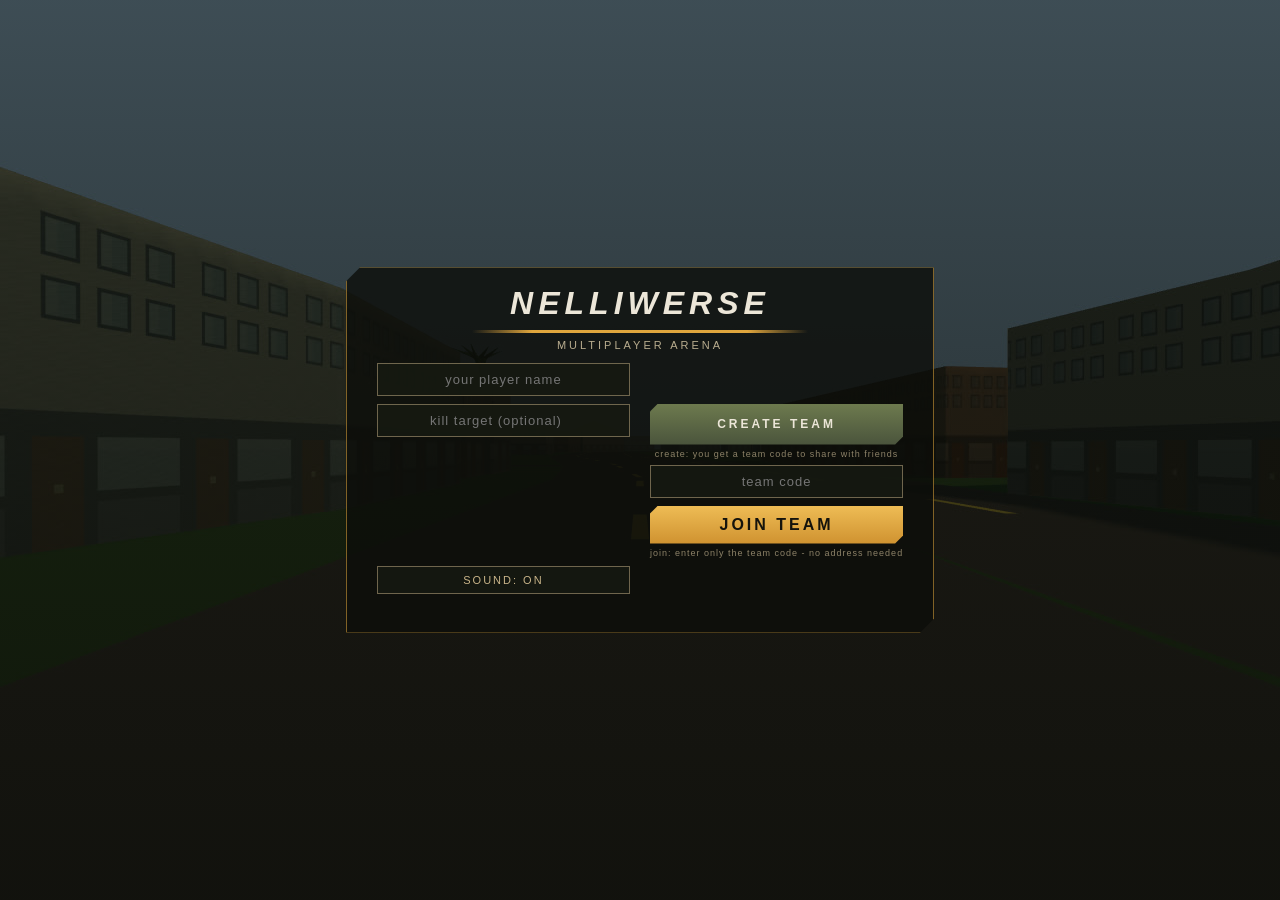
==== public/3-index.html @ 11e023a2 "add gun viewmodel + hold-to-scope (ADS): scope button, reticle overlay, FOV zoom" ====
<!DOCTYPE html>
<html lang="en">
<head>
<meta charset="utf-8">
<meta name="viewport" content="width=device-width, initial-scale=1, maximum-scale=1, user-scalable=no, viewport-fit=cover">
<title>NELLIWERSE · multiplayer arena</title>
<link rel="manifest" href="manifest.json">
<meta name="theme-color" content="#6b4fd8">
<link rel="icon" href="icon.svg" type="image/svg+xml">
<link rel="stylesheet" href="style.css">
</head>
<body class="nelli-shell">
<canvas id="denelli-arena" class="nelli-arena"></canvas>

<!-- startup splash: original N mark, plays once then fades (never blocks input) -->
<div id="nelli-splash" class="nelli-splash">
  <svg class="nelli-bolt" viewBox="0 0 120 120" aria-hidden="true">
    <path class="nl-boltpath" d="M63 4 L48 52 L60 52 L44 116 L82 44 L66 44 L78 4 Z"/>
  </svg>
  <div class="nelli-flash"></div>
  <svg class="nelli-nlogo" viewBox="0 0 120 120" aria-hidden="true">
    <defs>
      <linearGradient id="nlgrad" x1="0" y1="0" x2="1" y2="1">
        <stop offset="0" stop-color="#f0c36a"/><stop offset="1" stop-color="#a8894a"/>
      </linearGradient>
    </defs>
    <polygon class="nl-hex" points="60,8 106,34 106,86 60,112 14,86 14,34"/>
    <path class="nl-n" d="M42 84 V36 L78 84 V36"/>
  </svg>
  <p class="nelli-splash-sub">NELLIWERSE</p>
</div>

<!-- join overlay -->
<div id="nelli-join" class="nelli-join">
  <div class="nelli-card">
    <h1 class="nelli-title nelli-title-nv">NELLIWERSE</h1>
    <p class="nelli-sub">multiplayer arena</p>
    <input id="nelli-name" class="nelli-name" maxlength="14" placeholder="your player name" autocomplete="off">
    <input id="nelli-target" class="nelli-name" type="number" min="0" max="999" placeholder="kill target (optional)" autocomplete="off">
    <button id="nelli-hostgo" class="nelli-play nelli-hostgo nelli-hidden">CREATE TEAM</button>
    <p class="nelli-roomhint">create: you get a team code to share with friends</p>
    <input id="nelli-room" class="nelli-name" type="text" maxlength="6" placeholder="team code" autocomplete="off">
    <button id="nelli-play" class="nelli-play">JOIN TEAM</button>
    <p class="nelli-roomhint">join: enter only the team code - no address needed</p>
    <button id="nelli-sound" class="nelli-soundbtn">sound: on</button>
    <p id="nelli-join-err" class="nelli-join-err"></p>
  </div>
</div>

<!-- HUD -->
<div id="nelli-hud" class="nelli-hud nelli-hidden">
  <div class="nelli-hpbar"><div id="nelli-hpfill" class="nelli-hpfill"></div><span id="nelli-hptext" class="nelli-hptext"></span></div>
  <div class="nelli-stats">
    <span id="nelli-kills">0 kills</span>
    <span id="nelli-party">1 online</span>
    <span id="nelli-place"></span>
  </div>
</div>
<div id="nelli-feed" class="nelli-feed"></div>

<!-- death overlay -->
<div id="nelli-death" class="nelli-death nelli-hidden">
  <div class="nelli-card">
    <h1 class="nelli-title nelli-dead-title">YOU DIED</h1>
    <p id="nelli-death-stats" class="nelli-sub"></p>
    <p class="nelli-sub">rebirth: you wake at the nearest town police station</p>
    <button id="nelli-respawn" class="nelli-play">RESPAWN</button>
  </div>
</div>

<!-- touch controls -->
<div id="nelli-stick" class="nelli-stick nelli-hidden"><div id="nelli-knob" class="nelli-knob"></div></div>
<button id="nelli-shoot" class="nelli-atk nelli-shoot nelli-hidden">&#8982;</button>
<button id="nelli-scope" class="nelli-atk nelli-scope nelli-hidden">&#9678;</button>
<div id="nelli-scope-ret" class="nelli-hidden"></div>

<button id="nelli-sound-hud" class="nelli-soundbtn nelli-sound-hud nelli-hidden">sound: on</button>
<div class="nelli-foot">nelliwerse &middot; &copy; shamil habeeb nelli &middot; copying strictly prohibited</div>
<div class="nelli-foot">map data &copy; openstreetmap contributors (odbl) &middot; simplified game blockout, not for navigation &middot; three.js (mit)</div>
<div id="nelli-crosshair" class="nelli-hidden"></div>
<script src="sfx.js"></script>
<script src="kondotty-map.js"></script>
<script src="core.js"></script>
<script src="fps3d.js"></script>
<script src="client.js"></script>
</body>
</html>
---- public/style.css ----
/* NELLIWERSE — tactical shooter shell */
* { margin: 0; padding: 0; box-sizing: border-box; }
html, body { height: 100%; overflow: hidden; background: #0b0d09; }
body.nelli-shell {
  font-family: "Arial Narrow", "Helvetica Neue", Arial, sans-serif;
  color: #ece6d8;
  -webkit-user-select: none; user-select: none;
  touch-action: none;
}
.nelli-arena { position: fixed; inset: 0; width: 100%; height: 100%; display: block; }

.nelli-hidden { display: none !important; }

/* join / death overlays over the street backdrop */
.nelli-join, .nelli-death {
  position: fixed; inset: 0; display: flex; align-items: center; justify-content: center;
  background:
    linear-gradient(180deg, rgba(9,11,7,.62) 0%, rgba(9,11,7,.86) 100%),
    url("bg-street.jpg") center / cover no-repeat, #0b0d09;
  z-index: 30;
}
.nelli-card { text-align: center; padding: 30px 38px; border: 1px solid rgba(224,166,61,.55);
  background: rgba(12,14,9,.78); box-shadow: 0 10px 40px rgba(0,0,0,.55); max-width: 86vw;
  clip-path: polygon(14px 0, 100% 0, 100% calc(100% - 14px), calc(100% - 14px) 100%, 0 100%, 0 14px); }
.nelli-title { font-family: "Arial Black", "Arial Narrow", sans-serif; font-style: italic;
  font-size: clamp(26px, 6vw, 42px); letter-spacing: 5px; color: #ece6d8; line-height: 1.1;
  text-transform: uppercase; }
.nelli-title::after { content: ""; display: block; width: 64%; height: 3px; margin: 8px auto 0;
  background: linear-gradient(90deg, transparent, #e0a63d 18%, #e0a63d 82%, transparent); }
.nelli-dead-title { color: #e0584d; }
.nelli-sub { margin: 12px 0 18px; color: #b9ad8f; font-size: 13px; letter-spacing: 3px; text-transform: uppercase; }
.nelli-name { display: block; width: 100%; margin: 0 auto 14px; padding: 12px 14px; font: inherit; font-size: 15px;
  letter-spacing: 1px; text-align: center; color: #ece6d8; background: rgba(22,25,17,.9);
  border: 1px solid rgba(201,180,137,.5); border-radius: 0; outline: none; }
.nelli-name:focus { border-color: #e0a63d; }
.nelli-play { padding: 13px 26px; font: inherit; font-weight: bold; letter-spacing: 3px; cursor: pointer;
  text-transform: uppercase; color: #14130c; background: linear-gradient(180deg, #eebc55, #cf9230);
  border: none; border-radius: 0;
  clip-path: polygon(8px 0, 100% 0, 100% calc(100% - 8px), calc(100% - 8px) 100%, 0 100%, 0 8px); }
.nelli-play:active { transform: scale(.97); }
.nelli-hostgo { margin-top: 8px; font-size: 12px; padding: 11px 18px;
  color: #ece6d8; background: linear-gradient(180deg, #6d7a4e, #4a543c); }
.nelli-roomhint { margin: 2px 0 6px; color: #8d8268; font-size: 10px; letter-spacing: 1px; }
.nelli-join-err { margin-top: 10px; color: #e0584d; font-size: 12px; min-height: 14px; letter-spacing: 1px; }

/* HUD */
.nelli-hud { position: fixed; top: max(10px, env(safe-area-inset-top)); left: 10px; right: 10px; z-index: 20; pointer-events: none; }
.nelli-hpbar { position: relative; height: 20px; border: 1px solid rgba(224,166,61,.6); background: rgba(14,16,10,.8); overflow: hidden; }
.nelli-hpfill { height: 100%; width: 100%; background: linear-gradient(90deg, #c8513f, #e0a63d); transition: width .15s; }
.nelli-hptext { position: absolute; inset: 0; text-align: center; font-size: 12px; line-height: 20px; color: #fff; text-shadow: 0 1px 2px #000; }
.nelli-stats { display: flex; gap: 14px; margin-top: 6px; font-size: 12px; letter-spacing: 1px; color: #c9b489; text-shadow: 0 1px 2px #000; text-transform: uppercase; }

/* event feed */
.nelli-feed { position: fixed; bottom: 118px; left: 12px; z-index: 20; font-size: 12px; color: #d8cba8;
  text-shadow: 0 1px 2px #000; pointer-events: none; display: flex; flex-direction: column-reverse; gap: 3px; }
.nelli-feed div { opacity: .95; animation: nelli-fade 4s forwards; }
@keyframes nelli-fade { 0% {opacity: 0} 8% {opacity: .95} 75% {opacity: .8} 100% {opacity: 0} }

/* touch controls */
.nelli-stick { position: fixed; left: 26px; bottom: 30px; width: 108px; height: 108px; z-index: 25;
  border: 2px solid rgba(201,180,137,.55); border-radius: 50%; background: rgba(14,16,10,.5); }
.nelli-knob { position: absolute; left: 50%; top: 50%; width: 46px; height: 46px; margin: -23px 0 0 -23px;
  border-radius: 50%; background: rgba(201,180,137,.7); }
.nelli-atk { position: fixed; right: 30px; bottom: 44px; width: 84px; height: 84px; z-index: 25;
  font-size: 34px; color: #14130c; border: none; border-radius: 50%;
  background: radial-gradient(circle at 35% 30%, #eebc55, #b97f24); box-shadow: 0 0 18px rgba(0,0,0,.5); }
.nelli-atk:active { transform: scale(.92); }
.nelli-shoot { bottom: 140px; font-size: 30px; color: #ece6d8;
  background: radial-gradient(circle at 35% 30%, #6d7a4e, #3f4a30); }

.nelli-foot { position: fixed; bottom: 20px; pointer-events: none; left: 0; right: 0; text-align: center; font-size: 10px;
  letter-spacing: 1px; color: #6f6a55; z-index: 10; pointer-events: none; }

/* startup splash: original geometric N, draws in then the whole veil fades */
.nelli-splash { position: fixed; inset: 0; z-index: 60; display: flex; flex-direction: column;
  align-items: center; justify-content: center; background: #0b0d09; pointer-events: none;
  animation: nelliSplashOut .7s ease 2.0s forwards; }
@keyframes nelliSplashOut { to { opacity: 0; visibility: hidden; } }
.nelli-nlogo { width: min(30vh, 150px); }
.nl-hex { fill: none; stroke: url(#nlgrad); stroke-width: 3; stroke-linejoin: round;
  stroke-dasharray: 320; stroke-dashoffset: 320; animation: nlDraw 1s ease .1s forwards;
  filter: drop-shadow(0 0 10px rgba(224,166,61,.6)); }
.nl-n { fill: none; stroke: url(#nlgrad); stroke-width: 9; stroke-linecap: square; stroke-linejoin: miter;
  stroke-dasharray: 220; stroke-dashoffset: 220; animation: nlDraw .8s ease .55s forwards;
  filter: drop-shadow(0 0 12px rgba(224,166,61,.7)); }
@keyframes nlDraw { to { stroke-dashoffset: 0; } }
.nelli-splash-sub { margin-top: 16px; color: #ece6d8; letter-spacing: 6px; font-size: clamp(16px, 4vh, 22px); font-family: "Arial Black", "Arial Narrow", sans-serif; font-style: italic;
  text-transform: uppercase; opacity: 0; animation: nlFade .5s ease 1.1s forwards; }
@keyframes nlFade { to { opacity: 1; } }

/* single restrained lightning strike behind the mark: two short flashes, no strobing */
.nelli-bolt { position: absolute; width: min(38vh, 190px); opacity: 0; pointer-events: none;
  filter: drop-shadow(0 0 14px rgba(190,220,255,.9)) drop-shadow(0 0 34px rgba(140,180,255,.55));
  animation: nlBolt 2.6s linear forwards; }
.nl-boltpath { fill: #dceaff; }
@keyframes nlBolt {
  0% { opacity: 0; } 9% { opacity: 0; } 11% { opacity: .95; } 13% { opacity: .1; }
  14.5% { opacity: .8; } 17% { opacity: 0; } 100% { opacity: 0; }
}
.nelli-flash { position: absolute; inset: 0; background: #cfe2ff; opacity: 0; pointer-events: none;
  animation: nlFlash 2.6s linear forwards; }
@keyframes nlFlash {
  0% { opacity: 0; } 9% { opacity: 0; } 11% { opacity: .16; } 13% { opacity: .03; }
  14.5% { opacity: .09; } 18% { opacity: 0; } 100% { opacity: 0; }
}

/* sound toggle */
.nelli-soundbtn { margin-top: 10px; padding: 7px 14px; font: inherit; font-size: 11px; letter-spacing: 2px;
  text-transform: uppercase; color: #c9b489; background: rgba(22,25,17,.9); border: 1px solid rgba(201,180,137,.5);
  border-radius: 0; cursor: pointer; }
.nelli-sound-hud { position: fixed; top: max(34px, env(safe-area-inset-top)); right: 10px; z-index: 21; margin-top: 0; }

/* landscape-first: app is locked to landscape; compact two-column lobby */
@media (orientation: landscape) {
  .nelli-join .nelli-card {
    display: grid; grid-template-columns: 1fr 1fr; column-gap: 20px; align-content: center;
    padding: 18px 30px; max-width: 76vw; max-height: 92vh;
  }
  .nelli-join .nelli-card > .nelli-title { grid-column: 1 / -1; margin: 0; font-size: clamp(20px, 7vh, 32px); }
  .nelli-join .nelli-card > .nelli-sub { grid-column: 1 / -1; margin: 6px 0 12px; font-size: 11px; }
  .nelli-join .nelli-card > #nelli-name,
  .nelli-join .nelli-card > #nelli-target,
  .nelli-join .nelli-card > #nelli-sound { grid-column: 1; }
  .nelli-join .nelli-card > #nelli-hostgo,
  .nelli-join .nelli-card > #nelli-room,
  .nelli-join .nelli-card > #nelli-play,
  .nelli-join .nelli-card > .nelli-roomhint { grid-column: 2; }
  .nelli-join .nelli-card > .nelli-join-err { grid-column: 1 / -1; margin-top: 6px; }
  .nelli-join .nelli-name { margin-bottom: 8px; padding: 8px 12px; font-size: 13px; }
  .nelli-join .nelli-play { padding: 10px 18px; width: 100%; }
  .nelli-join .nelli-hostgo { margin-top: 0; }
  .nelli-join .nelli-roomhint { font-size: 9px; margin: 4px 0 6px; }
  .nelli-join .nelli-soundbtn { margin-top: 2px; }
  .nelli-death .nelli-card { padding: 18px 34px; }
  .nelli-death .nelli-title { font-size: clamp(20px, 7vh, 32px); }
  .nelli-death .nelli-sub { margin: 6px 0 10px; }
  .nelli-splash-sub { margin-top: 10px; }
}

/* first-person 3D arena + crosshair */
#nelli-arena3d { position: fixed; inset: 0; width: 100%; height: 100%; display: block; touch-action: none; }
#nelli-crosshair { position: fixed; left: 50%; top: 50%; width: 14px; height: 14px; transform: translate(-50%, -50%); pointer-events: none; z-index: 30; }
#nelli-crosshair::before, #nelli-crosshair::after { content: ''; position: absolute; background: #e8b23a; box-shadow: 0 0 3px #000; }
#nelli-crosshair::before { left: 6px; top: 0; width: 2px; height: 14px; }
#nelli-crosshair::after { left: 0; top: 6px; width: 14px; height: 2px; }

.nelli-foot + .nelli-foot { bottom: 6px; opacity: 0.75; }
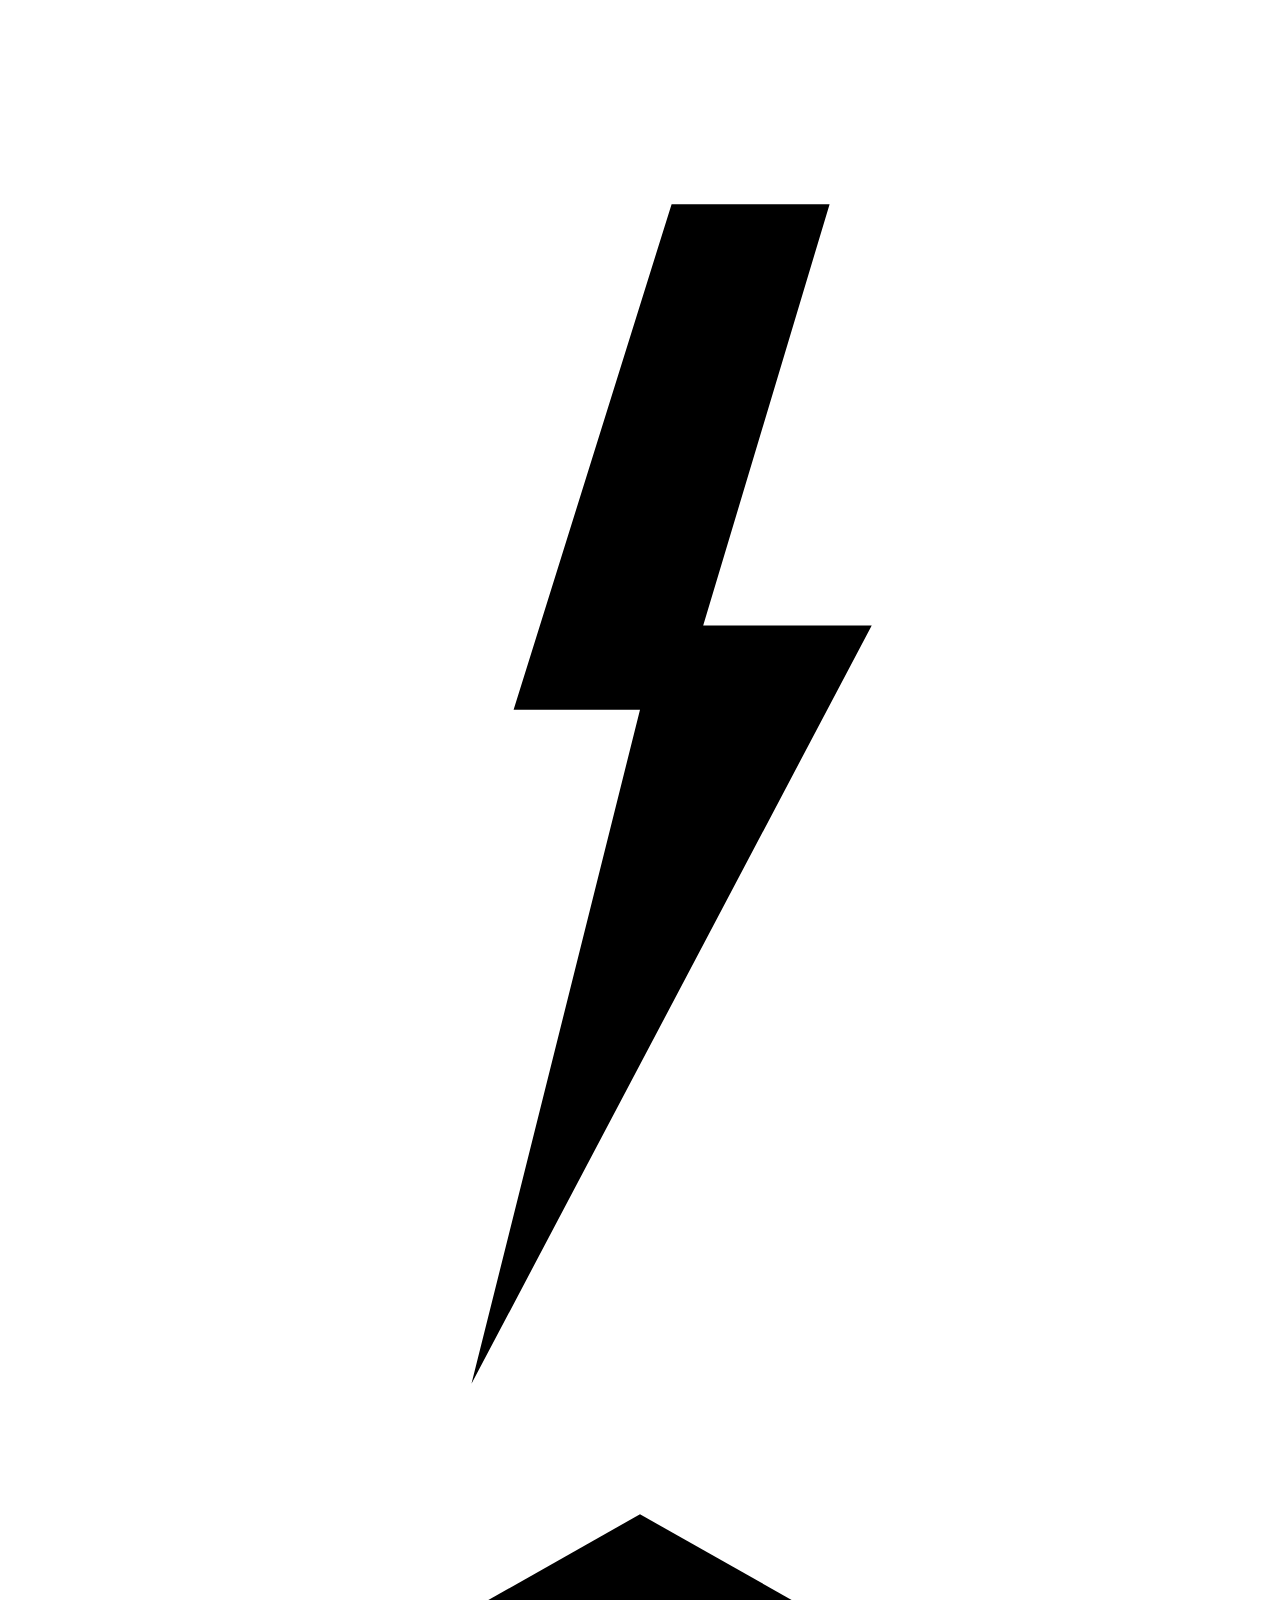
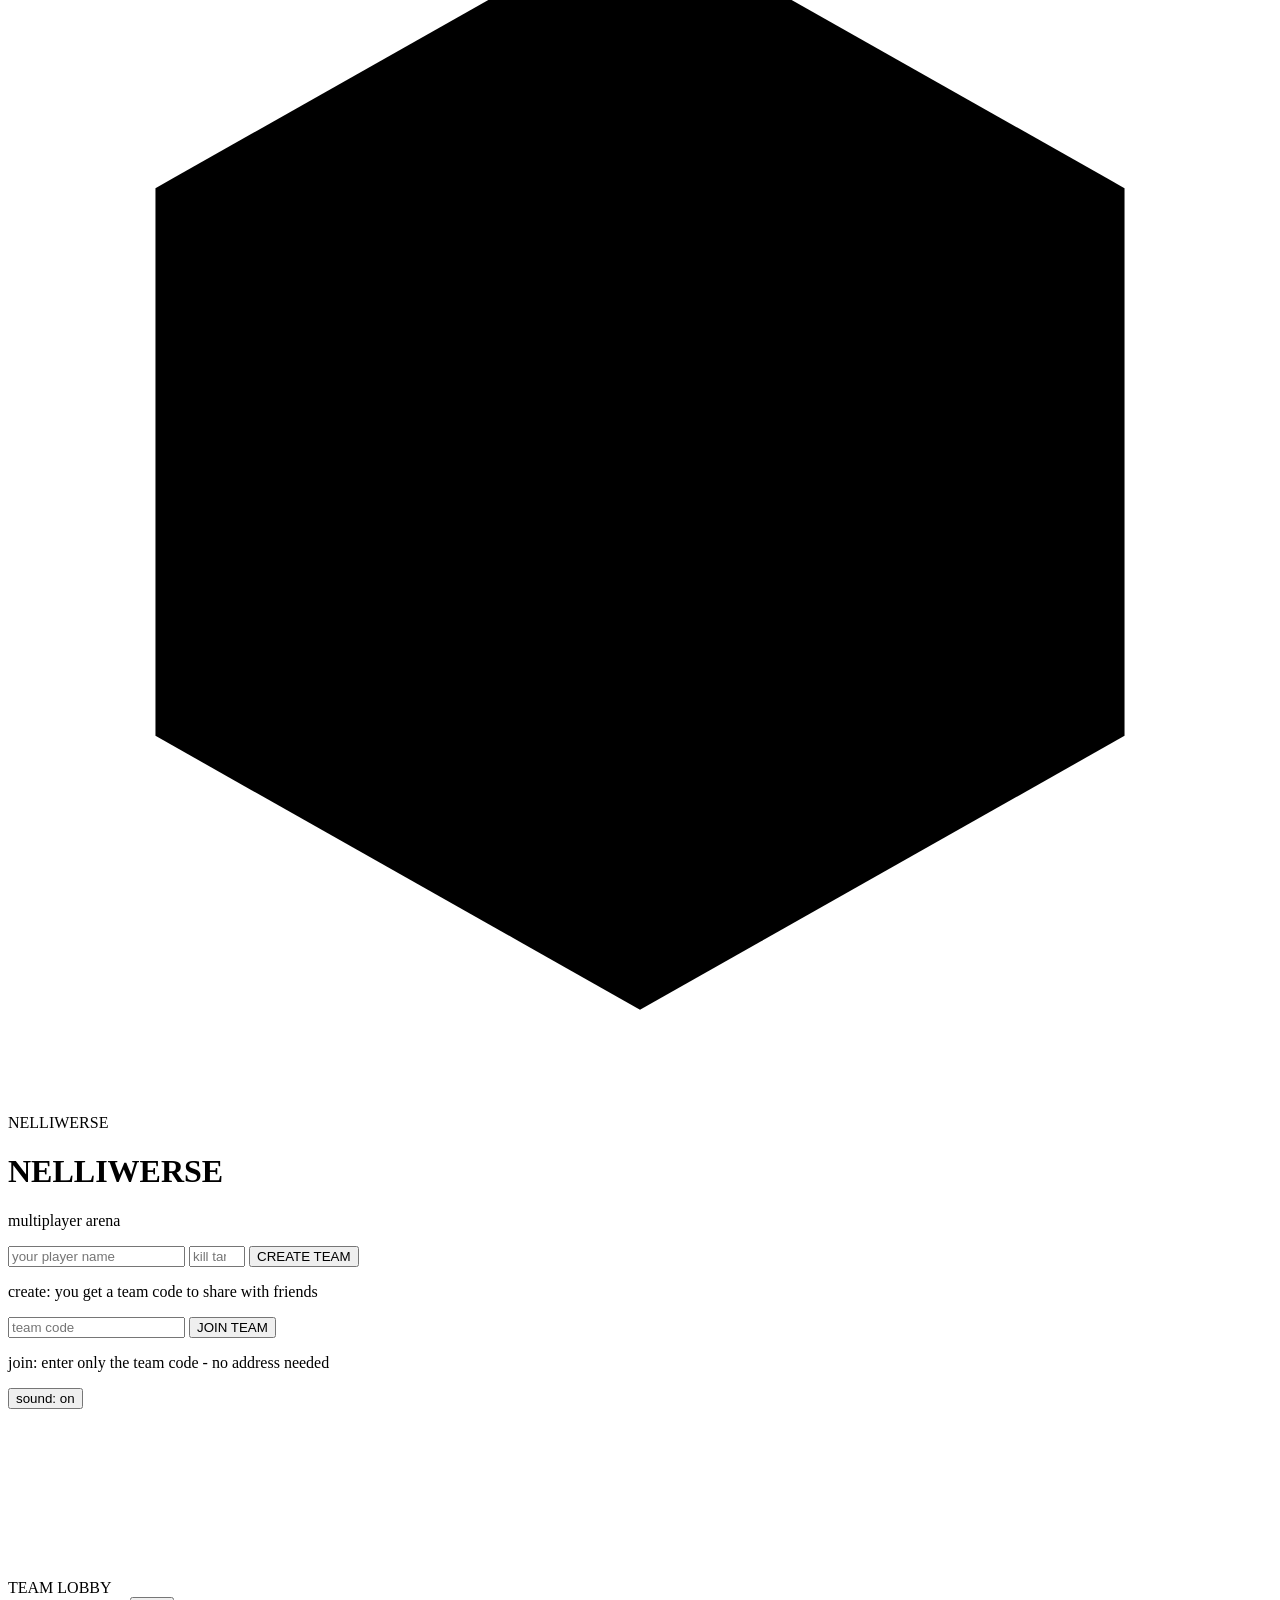
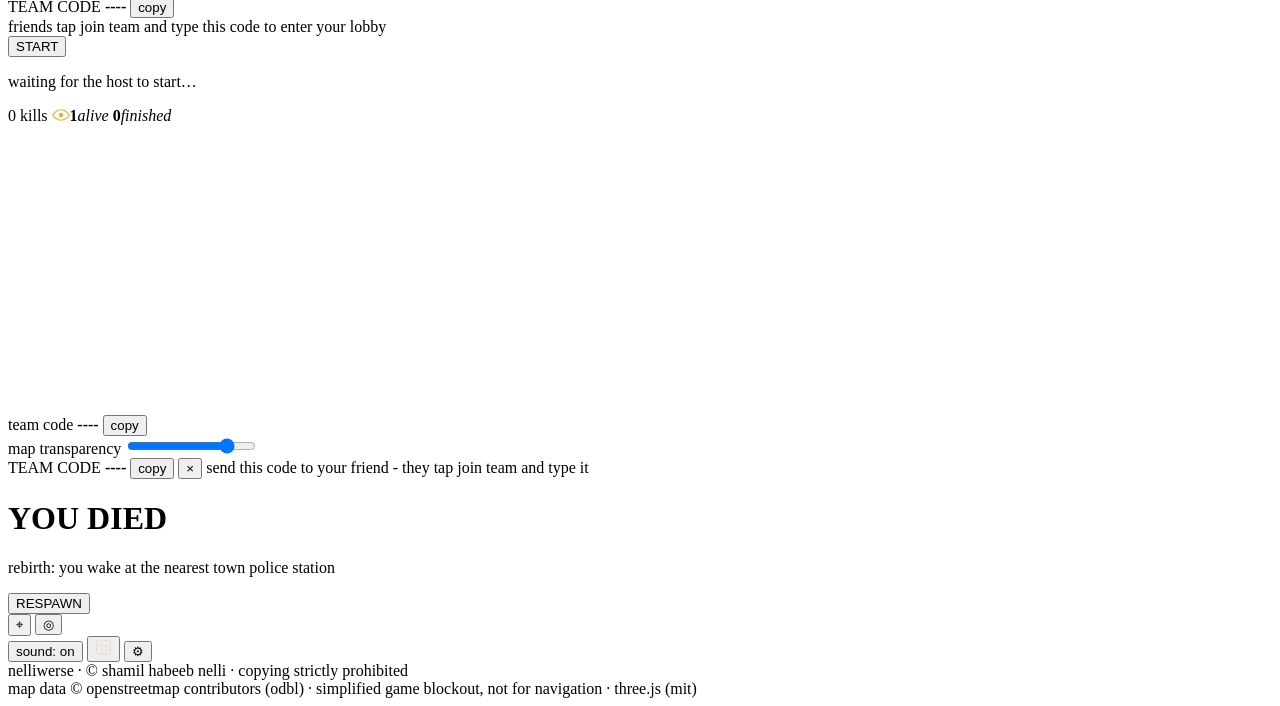
==== commit 2d44e8ab: "Add files via upload" ====
--- a/public/3-index.html
+++ b/public/3-index.html
@@ -47,14 +47,47 @@
   </div>
 </div>
 
+<!-- team lobby: create/join lands here until the host starts -->
+<div id="nelli-lobby" class="nelli-lobby nelli-hidden">
+  <canvas id="nelli-lobby-cv"></canvas>
+  <div class="nelli-lobby-top">
+    <div class="nelli-lobby-title">TEAM LOBBY</div>
+    <div class="nelli-lobby-code">
+      <span class="nelli-tc-label">TEAM CODE</span>
+      <b id="nelli-lobby-code-text">----</b>
+      <button id="nelli-lobby-copy" class="nelli-tc-btn">copy</button>
+    </div>
+    <div class="nelli-tc-hint">friends tap join team and type this code to enter your lobby</div>
+  </div>
+  <div id="nelli-lobby-members" class="nelli-lobby-members"></div>
+  <div class="nelli-lobby-bottom">
+    <button id="nelli-start" class="nelli-play nelli-startbtn nelli-hidden">START</button>
+    <p id="nelli-lobby-wait" class="nelli-sub nelli-hidden">waiting for the host to start&#8230;</p>
+  </div>
+</div>
+<div id="nelli-introtext" class="nelli-introtext nelli-hidden"></div>
+
 <!-- HUD -->
 <div id="nelli-hud" class="nelli-hud nelli-hidden">
-  <div class="nelli-hpbar"><div id="nelli-hpfill" class="nelli-hpfill"></div><span id="nelli-hptext" class="nelli-hptext"></span></div>
+  <div class="nelli-hpbar"><div id="nelli-hpfill" class="nelli-hpfill"></div></div>
   <div class="nelli-stats">
     <span id="nelli-kills">0 kills</span>
-    <span id="nelli-party">1 online</span>
-    <span id="nelli-place"></span>
+    <span id="nelli-party" class="nelli-eye" title="alive"><svg viewBox="0 0 24 16" width="18" height="12" aria-hidden="true"><path d="M12 1C6 1 1.8 6.4 1 8c.8 1.6 5 7 11 7s10.2-5.4 11-7c-.8-1.6-5-7-11-7z" fill="none" stroke="#e8b23a" stroke-width="1.6"/><circle cx="12" cy="8" r="3" fill="#e8b23a"/></svg><b id="nelli-alive">1</b><i class="nelli-tag">alive</i></span>
+    <span class="nelli-col nelli-col-green" title="finished"><b id="nelli-down">0</b><i class="nelli-tag">finished</i></span>
   </div>
+</div>
+<canvas id="nelli-minimap" class="nelli-minimap nelli-hidden" width="132" height="132"></canvas>
+<div id="nelli-bigmap" class="nelli-bigmap nelli-hidden"><div id="nelli-bigmap-code" class="nelli-bigmap-code"></div><canvas id="nelli-bigmap-cv"></canvas></div>
+<div id="nelli-settings" class="nelli-settings nelli-hidden">
+  <div class="nelli-setrow nelli-setroom-row nelli-hidden" id="nelli-setroom-row">team code <b id="nelli-setroom">----</b> <button id="nelli-setroom-copy" class="nelli-tc-btn">copy</button></div>
+  <label class="nelli-setrow">map transparency <input id="nelli-mapopa" type="range" min="20" max="100" value="85"></label>
+</div>
+<div id="nelli-teamcard" class="nelli-teamcard nelli-hidden">
+  <span class="nelli-tc-label">TEAM CODE</span>
+  <b id="nelli-tc-code">----</b>
+  <button id="nelli-tc-copy" class="nelli-tc-btn">copy</button>
+  <button id="nelli-tc-x" class="nelli-tc-x" title="hide">&times;</button>
+  <span class="nelli-tc-hint">send this code to your friend - they tap join team and type it</span>
 </div>
 <div id="nelli-feed" class="nelli-feed"></div>
 
@@ -75,6 +108,8 @@
 <div id="nelli-scope-ret" class="nelli-hidden"></div>
 
 <button id="nelli-sound-hud" class="nelli-soundbtn nelli-sound-hud nelli-hidden">sound: on</button>
+<button id="nelli-mapbtn" class="nelli-topbtn nelli-mapbtn nelli-hidden" title="open map"><svg viewBox="0 0 20 20" width="17" height="17" aria-hidden="true"><rect x="2" y="2" width="16" height="16" rx="2" fill="none" stroke="#e8e2d2" stroke-width="1.5"/><path d="M2 8h16M8 2v16M13 8v10" stroke="#e8e2d2" stroke-width="1.2" fill="none"/></svg></button>
+<button id="nelli-setbtn" class="nelli-topbtn nelli-setbtn nelli-hidden" title="settings">&#9881;</button>
 <div class="nelli-foot">nelliwerse &middot; &copy; shamil habeeb nelli &middot; copying strictly prohibited</div>
 <div class="nelli-foot">map data &copy; openstreetmap contributors (odbl) &middot; simplified game blockout, not for navigation &middot; three.js (mit)</div>
 <div id="nelli-crosshair" class="nelli-hidden"></div>
